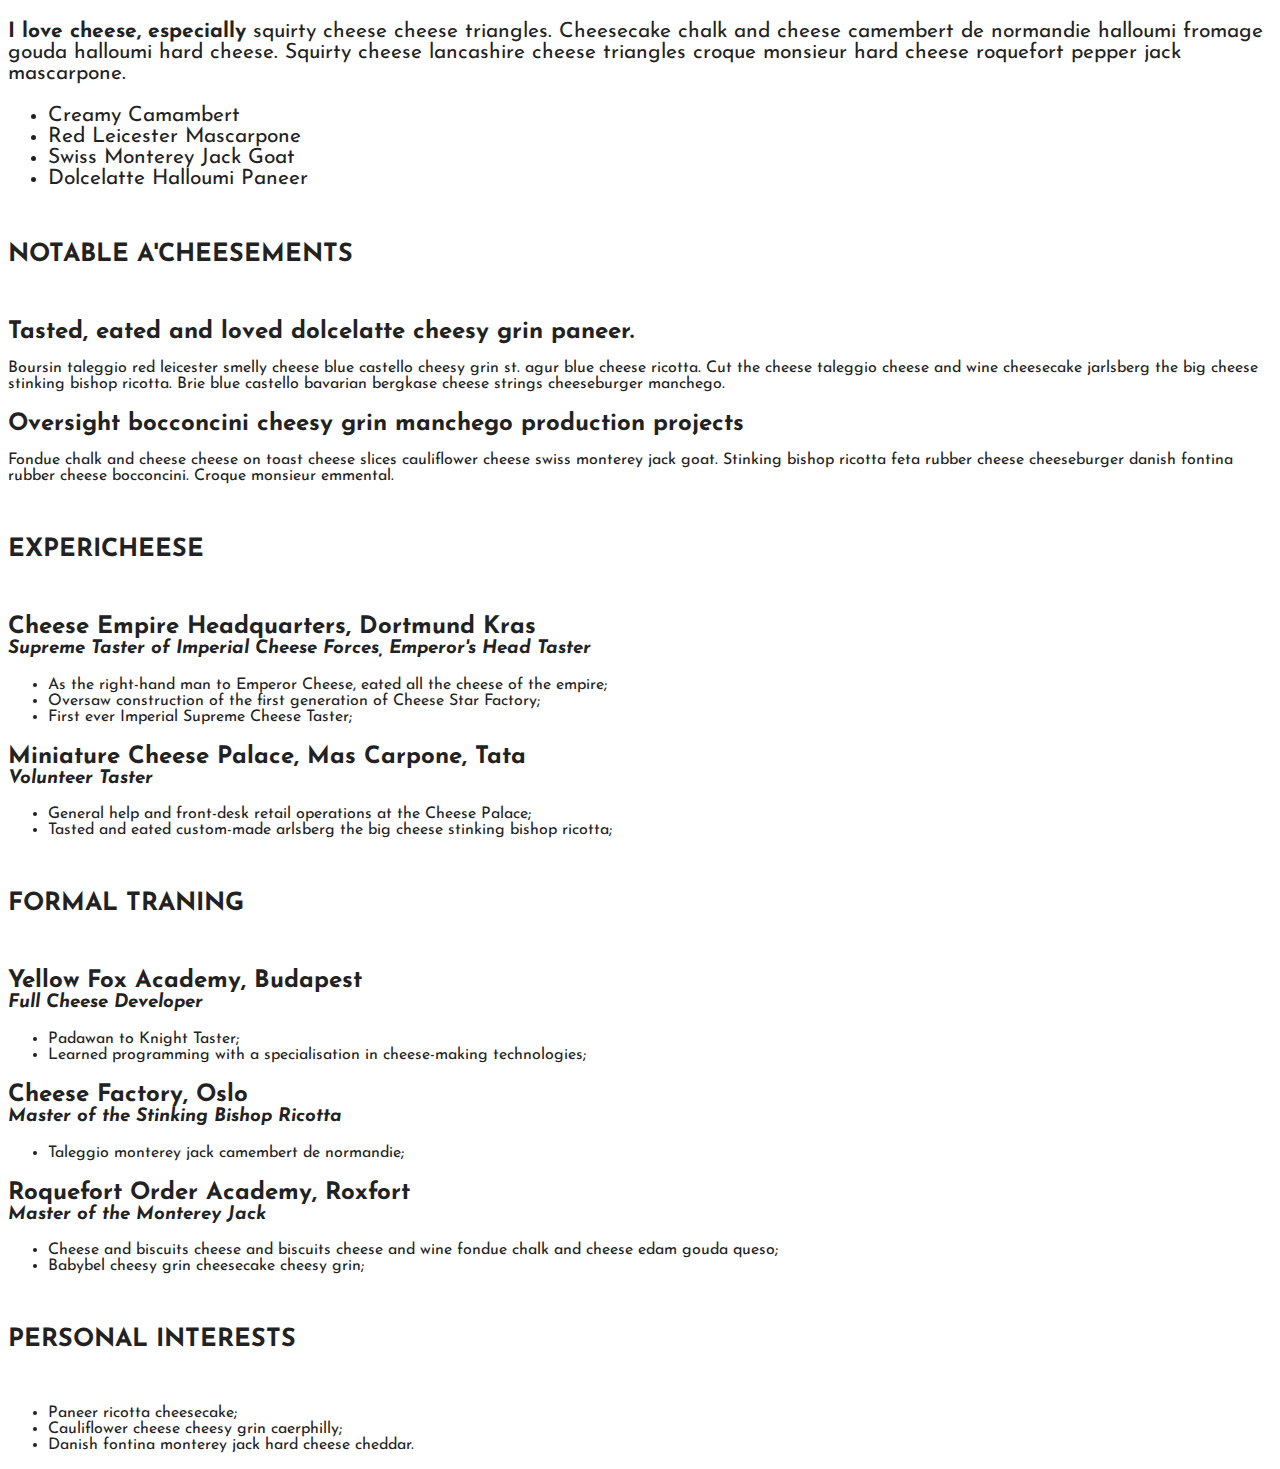
==== week-01/day-5/cv_project/index.html @ a69d1646 "First Commit (Text + basic mods)" ====
<!DOCTYPE HTML>

<html lang="en">

  <head>
    <title>CV Project</title>
    <meta charset="utf-8">
    <link href="style.css" rel="stylesheet">
    <link href="https://fonts.googleapis.com/css?family=Josefin+Sans" rel="stylesheet">

  </head>

  <body>

    <p class="beginpart">
      <spam ID="firstrow">I love cheese, especially</spam> squirty cheese cheese triangles. Cheesecake chalk and cheese camembert de normandie halloumi fromage gouda halloumi hard cheese. Squirty cheese lancashire cheese triangles croque monsieur hard cheese roquefort pepper jack mascarpone.
    <ul class="beginpart">
      <li>Creamy Camambert</li>
      <li>Red Leicester Mascarpone</li>
      <li>Swiss Monterey Jack Goat</li>
      <li>Dolcelatte Halloumi Paneer</li>
    </ul>

    <h1>Notable A'Cheesements</h1>
    <h2>Tasted, eated and loved dolcelatte cheesy grin paneer.</h2>
    <p>
      Boursin taleggio red leicester smelly cheese blue castello cheesy grin st. agur blue cheese ricotta. Cut the cheese taleggio cheese and wine cheesecake jarlsberg the big cheese stinking bishop ricotta. Brie blue castello bavarian bergkase cheese strings cheeseburger manchego.
    </p>
    <h2>Oversight bocconcini cheesy grin manchego production projects</h2>
    <p>
      Fondue chalk and cheese cheese on toast cheese slices cauliflower cheese swiss monterey jack goat. Stinking bishop ricotta feta rubber cheese cheeseburger danish fontina rubber cheese bocconcini. Croque monsieur emmental.
    </p>

    <h1>Expericheese</h1>
    <h2>Cheese Empire Headquarters, Dortmund Kras</h2>
    <h3>Supreme Taster of Imperial Cheese Forces, Emperor's Head Taster</h3>
    <ul class="examplepart">
      <li>As the right-hand man to Emperor Cheese, eated all the cheese of the empire;</li>
      <li>Oversaw construction of the first generation of Cheese Star Factory;</li>
      <li>First ever Imperial Supreme Cheese Taster;</li>
    </ul>
    <h2>Miniature Cheese Palace, Mas Carpone, Tata</h2>
    <h3>Volunteer Taster</h3>
    <ul class="examplepart">
      <li>General help and front-desk retail operations at the Cheese Palace;</li>
      <li>Tasted and eated custom-made arlsberg the big cheese stinking bishop ricotta;</li>
    </ul>

    <h1>Formal Traning</h1>
    <h2>Yellow Fox Academy, Budapest</h2>
    <h3>Full Cheese Developer</h3>
    <ul class="examplepart">
      <li>Padawan to Knight Taster;</li>
      <li>Learned programming with a specialisation in cheese-making technologies;</li>
    </ul>
    <h2>Cheese Factory, Oslo</h2>
    <h3>Master of the Stinking Bishop Ricotta</h3>
    <ul class="examplepart">
      <li> Taleggio monterey jack camembert de normandie;</li>
    </ul>
    <h2>Roquefort Order Academy, Roxfort</h2>
    <h3>Master of the Monterey Jack</h3>
    <ul class="examplepart">
      <li>Cheese and biscuits cheese and biscuits cheese and wine fondue chalk and cheese edam gouda queso;</li>
      <li>Babybel cheesy grin cheesecake cheesy grin;</li>
    </ul>

    <p ID="endingpart"><h1>Personal Interests</h1>
      <ul class="examplepart">
        <li>Paneer ricotta cheesecake;</li>
        <li>Cauliflower cheese cheesy grin caerphilly;</li>
        <li>Danish fontina monterey jack hard cheese cheddar.</li>
      </ul>
    </p>

  </body>

</html>
---- week-01/day-5/cv_project/style.css ----
body {
  font-family: 'Josefin Sans', sans-serif;
  color: #222;
}

#firstrow {
  font-weight: bold;
}

h1 {
  font-size: 25px;
  text-transform: uppercase;
  margin-top: 53px;
  margin-bottom: 53px;
}

h2 {
  margin-bottom: 0;
}

h3 {
  margin-top: 0;
  font-style: italic;
}

.beginpart {
  font-size: 21px;
}


#endingpart {
  border-top: 5px;
  background-color: "red";
}
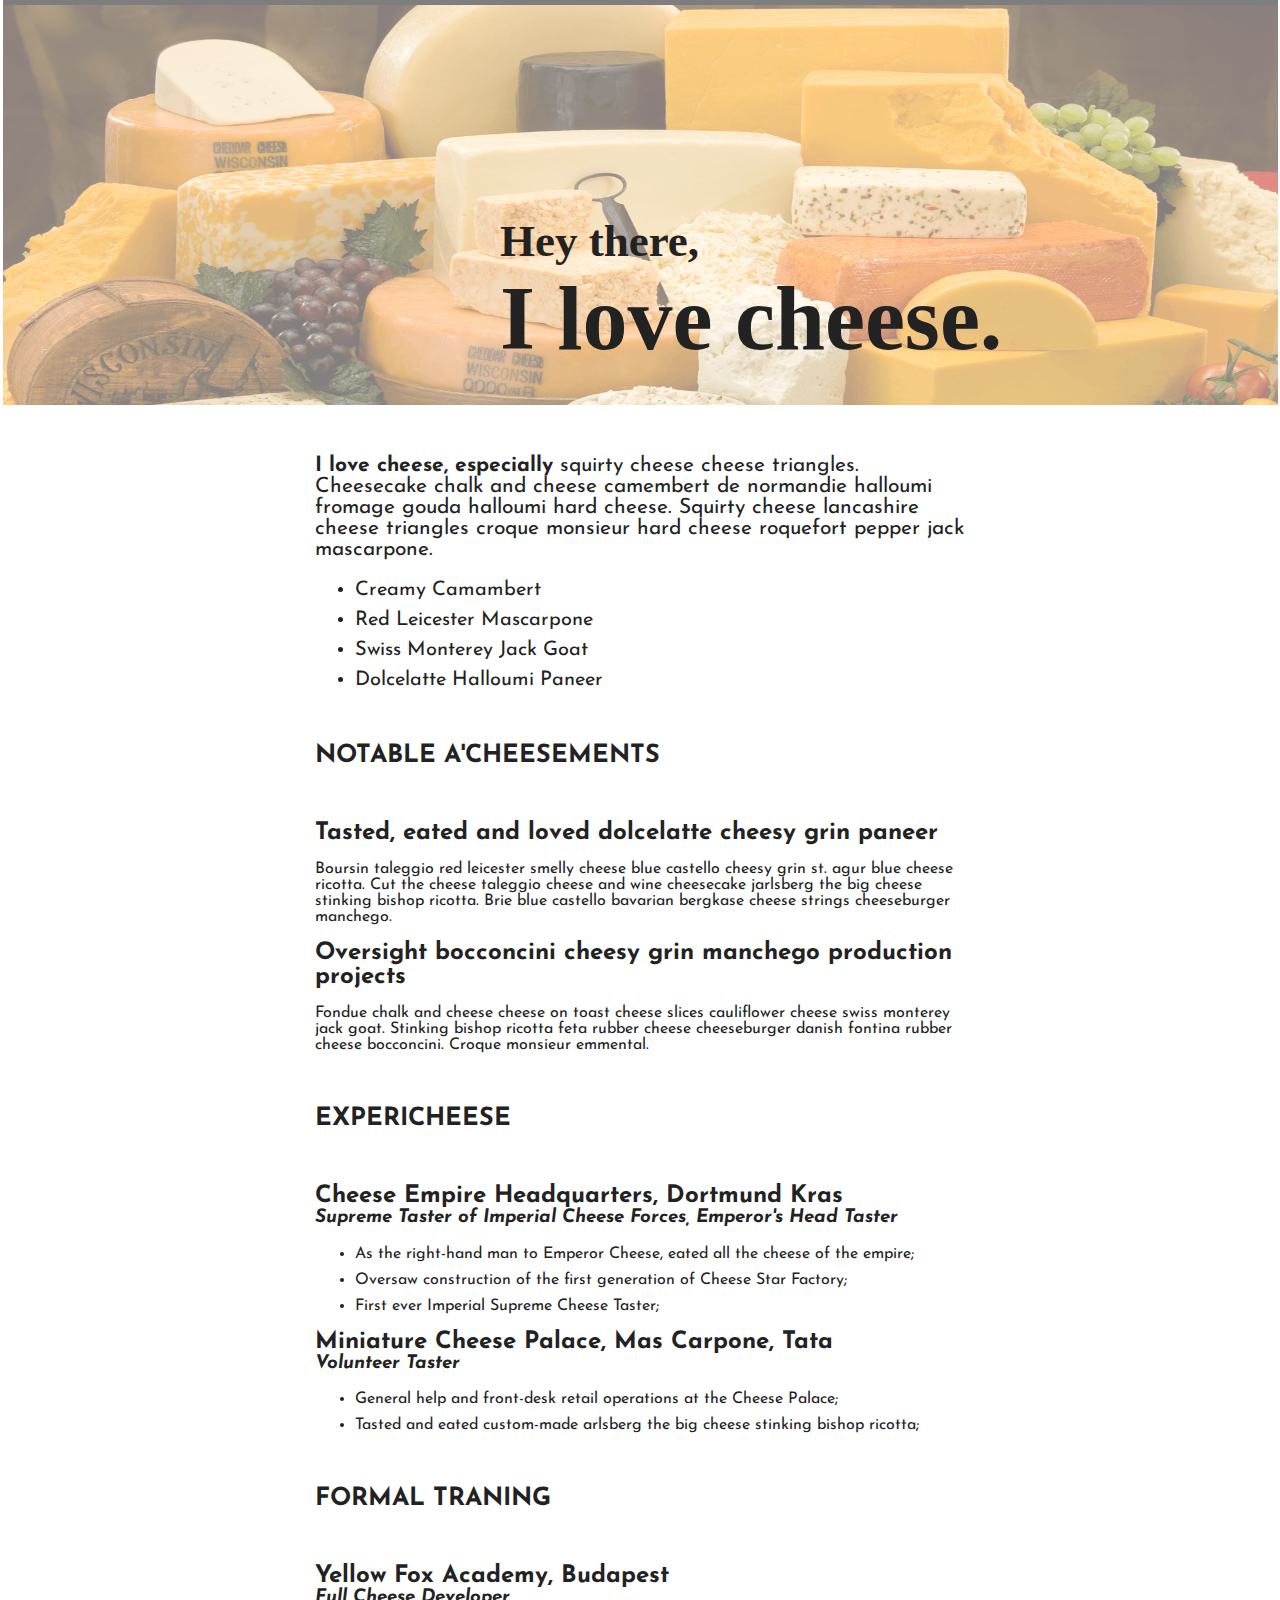
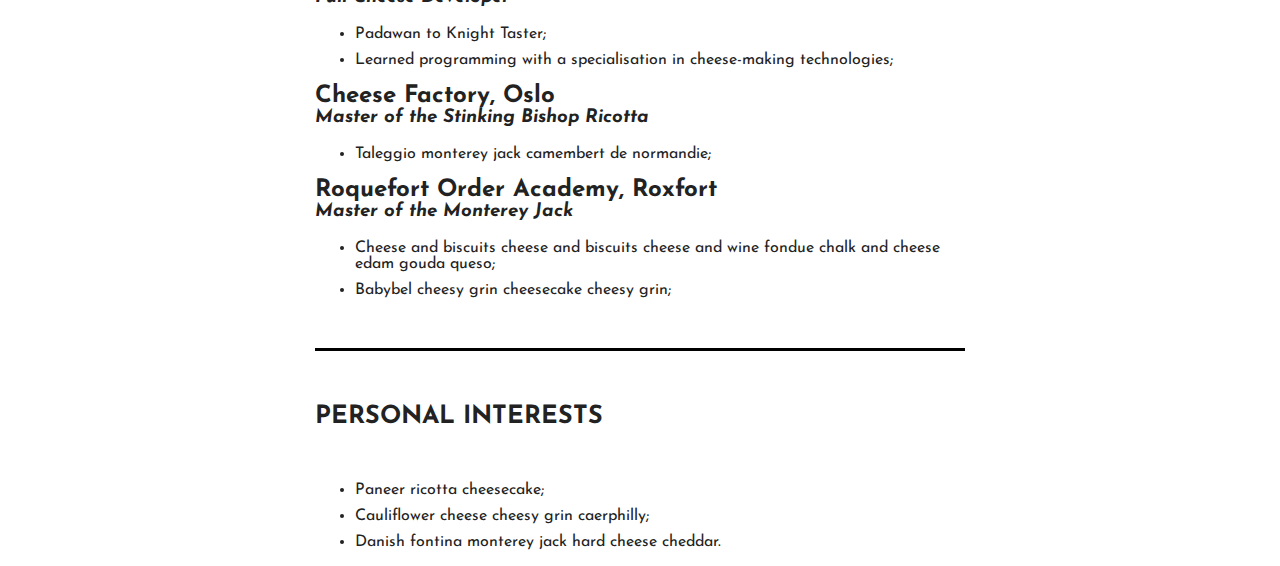
==== commit 26e11a9d: "Picture added, text centered" ====
--- a/week-01/day-5/cv_project/index.html
+++ b/week-01/day-5/cv_project/index.html
@@ -1,78 +1,98 @@
 <!DOCTYPE HTML>
-
 <html lang="en">
-
   <head>
     <title>CV Project</title>
     <meta charset="utf-8">
     <link href="style.css" rel="stylesheet">
     <link href="https://fonts.googleapis.com/css?family=Josefin+Sans" rel="stylesheet">
-
+    <link href="https://fonts.googleapis.com/css?family=Abril+Fatface" rel="stylesheet">
   </head>
 
   <body>
 
-    <p class="beginpart">
-      <spam ID="firstrow">I love cheese, especially</spam> squirty cheese cheese triangles. Cheesecake chalk and cheese camembert de normandie halloumi fromage gouda halloumi hard cheese. Squirty cheese lancashire cheese triangles croque monsieur hard cheese roquefort pepper jack mascarpone.
-    <ul class="beginpart">
-      <li>Creamy Camambert</li>
-      <li>Red Leicester Mascarpone</li>
-      <li>Swiss Monterey Jack Goat</li>
-      <li>Dolcelatte Halloumi Paneer</li>
-    </ul>
+    <div class="headimage">
+      <img src="hero-cheese.png" alt="cheese selection">
+        <div class="centertext">
+          <p class="centertext1">Hey there,</p>
+          <p class="centertext2">I love cheese.</p>
+        </div>
+    </div>
 
-    <h1>Notable A'Cheesements</h1>
-    <h2>Tasted, eated and loved dolcelatte cheesy grin paneer.</h2>
-    <p>
-      Boursin taleggio red leicester smelly cheese blue castello cheesy grin st. agur blue cheese ricotta. Cut the cheese taleggio cheese and wine cheesecake jarlsberg the big cheese stinking bishop ricotta. Brie blue castello bavarian bergkase cheese strings cheeseburger manchego.
-    </p>
-    <h2>Oversight bocconcini cheesy grin manchego production projects</h2>
-    <p>
-      Fondue chalk and cheese cheese on toast cheese slices cauliflower cheese swiss monterey jack goat. Stinking bishop ricotta feta rubber cheese cheeseburger danish fontina rubber cheese bocconcini. Croque monsieur emmental.
-    </p>
+    <article>
+      <section>
+        <div class="beginpart">
+          <spam ID="firstrow">I love cheese, especially</spam> squirty cheese cheese triangles. Cheesecake chalk and cheese camembert de normandie halloumi fromage gouda halloumi hard cheese. Squirty cheese lancashire cheese triangles croque monsieur hard cheese roquefort pepper jack mascarpone.
+        <ul class="examplepart0">
+          <li>Creamy Camambert</li>
+          <li>Red Leicester Mascarpone</li>
+          <li>Swiss Monterey Jack Goat</li>
+          <li>Dolcelatte Halloumi Paneer</li>
+        </ul>
+        </div>
+      </section>
 
-    <h1>Expericheese</h1>
-    <h2>Cheese Empire Headquarters, Dortmund Kras</h2>
-    <h3>Supreme Taster of Imperial Cheese Forces, Emperor's Head Taster</h3>
-    <ul class="examplepart">
-      <li>As the right-hand man to Emperor Cheese, eated all the cheese of the empire;</li>
-      <li>Oversaw construction of the first generation of Cheese Star Factory;</li>
-      <li>First ever Imperial Supreme Cheese Taster;</li>
-    </ul>
-    <h2>Miniature Cheese Palace, Mas Carpone, Tata</h2>
-    <h3>Volunteer Taster</h3>
-    <ul class="examplepart">
-      <li>General help and front-desk retail operations at the Cheese Palace;</li>
-      <li>Tasted and eated custom-made arlsberg the big cheese stinking bishop ricotta;</li>
-    </ul>
+      <section>
+      <h1>Notable A'Cheesements</h1>
+      <h2>Tasted, eated and loved dolcelatte cheesy grin paneer</h2>
+      <p>
+        Boursin taleggio red leicester smelly cheese blue castello cheesy grin st. agur blue cheese ricotta. Cut the cheese taleggio cheese and wine cheesecake jarlsberg the big cheese stinking bishop ricotta. Brie blue castello bavarian bergkase cheese strings cheeseburger manchego.
+      </p>
+      <h2>Oversight bocconcini cheesy grin manchego production projects</h2>
+      <p>
+        Fondue chalk and cheese cheese on toast cheese slices cauliflower cheese swiss monterey jack goat. Stinking bishop ricotta feta rubber cheese cheeseburger danish fontina rubber cheese bocconcini. Croque monsieur emmental.
+      </p>
+      </section>
 
-    <h1>Formal Traning</h1>
-    <h2>Yellow Fox Academy, Budapest</h2>
-    <h3>Full Cheese Developer</h3>
-    <ul class="examplepart">
-      <li>Padawan to Knight Taster;</li>
-      <li>Learned programming with a specialisation in cheese-making technologies;</li>
-    </ul>
-    <h2>Cheese Factory, Oslo</h2>
-    <h3>Master of the Stinking Bishop Ricotta</h3>
-    <ul class="examplepart">
-      <li> Taleggio monterey jack camembert de normandie;</li>
-    </ul>
-    <h2>Roquefort Order Academy, Roxfort</h2>
-    <h3>Master of the Monterey Jack</h3>
-    <ul class="examplepart">
-      <li>Cheese and biscuits cheese and biscuits cheese and wine fondue chalk and cheese edam gouda queso;</li>
-      <li>Babybel cheesy grin cheesecake cheesy grin;</li>
-    </ul>
+      <section>
+      <h1>Expericheese</h1>
+      <h2>Cheese Empire Headquarters, Dortmund Kras</h2>
+      <h3>Supreme Taster of Imperial Cheese Forces, Emperor's Head Taster</h3>
+      <ul class="examplepart1">
+        <li>As the right-hand man to Emperor Cheese, eated all the cheese of the empire;</li>
+        <li>Oversaw construction of the first generation of Cheese Star Factory;</li>
+        <li>First ever Imperial Supreme Cheese Taster;</li>
+      </ul>
+      <h2>Miniature Cheese Palace, Mas Carpone, Tata</h2>
+      <h3>Volunteer Taster</h3>
+      <ul class="examplepart1">
+        <li>General help and front-desk retail operations at the Cheese Palace;</li>
+        <li>Tasted and eated custom-made arlsberg the big cheese stinking bishop ricotta;</li>
+      </ul>
+      </section>
 
-    <p ID="endingpart"><h1>Personal Interests</h1>
-      <ul class="examplepart">
-        <li>Paneer ricotta cheesecake;</li>
-        <li>Cauliflower cheese cheesy grin caerphilly;</li>
-        <li>Danish fontina monterey jack hard cheese cheddar.</li>
+      <section>
+      <h1>Formal Traning</h1>
+      <h2>Yellow Fox Academy, Budapest</h2>
+      <h3>Full Cheese Developer</h3>
+      <ul class="examplepart1">
+        <li>Padawan to Knight Taster;</li>
+        <li>Learned programming with a specialisation in cheese-making technologies;</li>
       </ul>
-    </p>
+      <h2>Cheese Factory, Oslo</h2>
+      <h3>Master of the Stinking Bishop Ricotta</h3>
+      <ul class="examplepart1">
+        <li> Taleggio monterey jack camembert de normandie;</li>
+      </ul>
+      <h2>Roquefort Order Academy, Roxfort</h2>
+      <h3>Master of the Monterey Jack</h3>
+      <ul class="examplepart1">
+        <li>Cheese and biscuits cheese and biscuits cheese and wine fondue chalk and cheese edam gouda queso;</li>
+        <li>Babybel cheesy grin cheesecake cheesy grin;</li>
+      </ul>
+      </section>
 
+      <section>
+      <div class="endingpart">
+          <h1>Personal Interests</h1>
+          <ul class="examplepart1">
+            <li>Paneer ricotta cheesecake;</li>
+            <li>Cauliflower cheese cheesy grin caerphilly;</li>
+            <li>Danish fontina monterey jack hard cheese cheddar.</li>
+          </ul>
+      </div>
+
+      </section>
+    </article>
   </body>
 
 </html>
--- a/week-01/day-5/cv_project/style.css
+++ b/week-01/day-5/cv_project/style.css
@@ -1,6 +1,54 @@
-body {
+body  {
+  margin: 0;
+  color: #222;
+}
+
+.headimage {
+    position: relative;
+}
+
+img {
+  border-top: 5px solid #000;
+  display: block;
+  height: 400px;
+  margin: 0 auto 0 auto; /* top | right | bottom | left */
+  opacity: 0.5;
+  width: 1275px;
+}
+
+.centertext {
+  color: solid #000;
+  left: 0;
+  font-weight: bold;
+  font-family: font-family: 'Abril Fatface', cursive;
+  position: absolute;
+  top: 0;
+  margin-left: 500px;
+  margin-right: auto;
+  margin-top: 170px;
+  width: 600px;
+}
+
+.centertext1 {
+  font-size: 45px;
+  margin-bottom: 0;
+}
+
+.centertext2 {
+  margin-top: 0;
+  font-size: 90px;
+}
+
+article {
   font-family: 'Josefin Sans', sans-serif;
-  color: #222;
+  margin-left: auto;
+  margin-right: auto;
+  max-width: 650px;
+}
+
+.beginpart {
+  font-size: 21px;
+  margin-top: 50px;
 }
 
 #firstrow {
@@ -9,26 +57,29 @@
 
 h1 {
   font-size: 25px;
-  text-transform: uppercase;
   margin-top: 53px;
   margin-bottom: 53px;
+  text-transform: uppercase;
 }
 
 h2 {
-  margin-bottom: 0;
+  margin: 0;
 }
 
 h3 {
+  font-style: italic;
   margin-top: 0;
-  font-style: italic;
 }
 
-.beginpart {
-  font-size: 21px;
+.examplepart0 {
+  font-size: 20px;
 }
 
+li {
+  margin-top: 10px;
+ }
 
-#endingpart {
-  border-top: 5px;
-  background-color: "red";
-}
+.endingpart {
+  border-top: 3px solid #000;
+  margin-top: 50px;
+ }
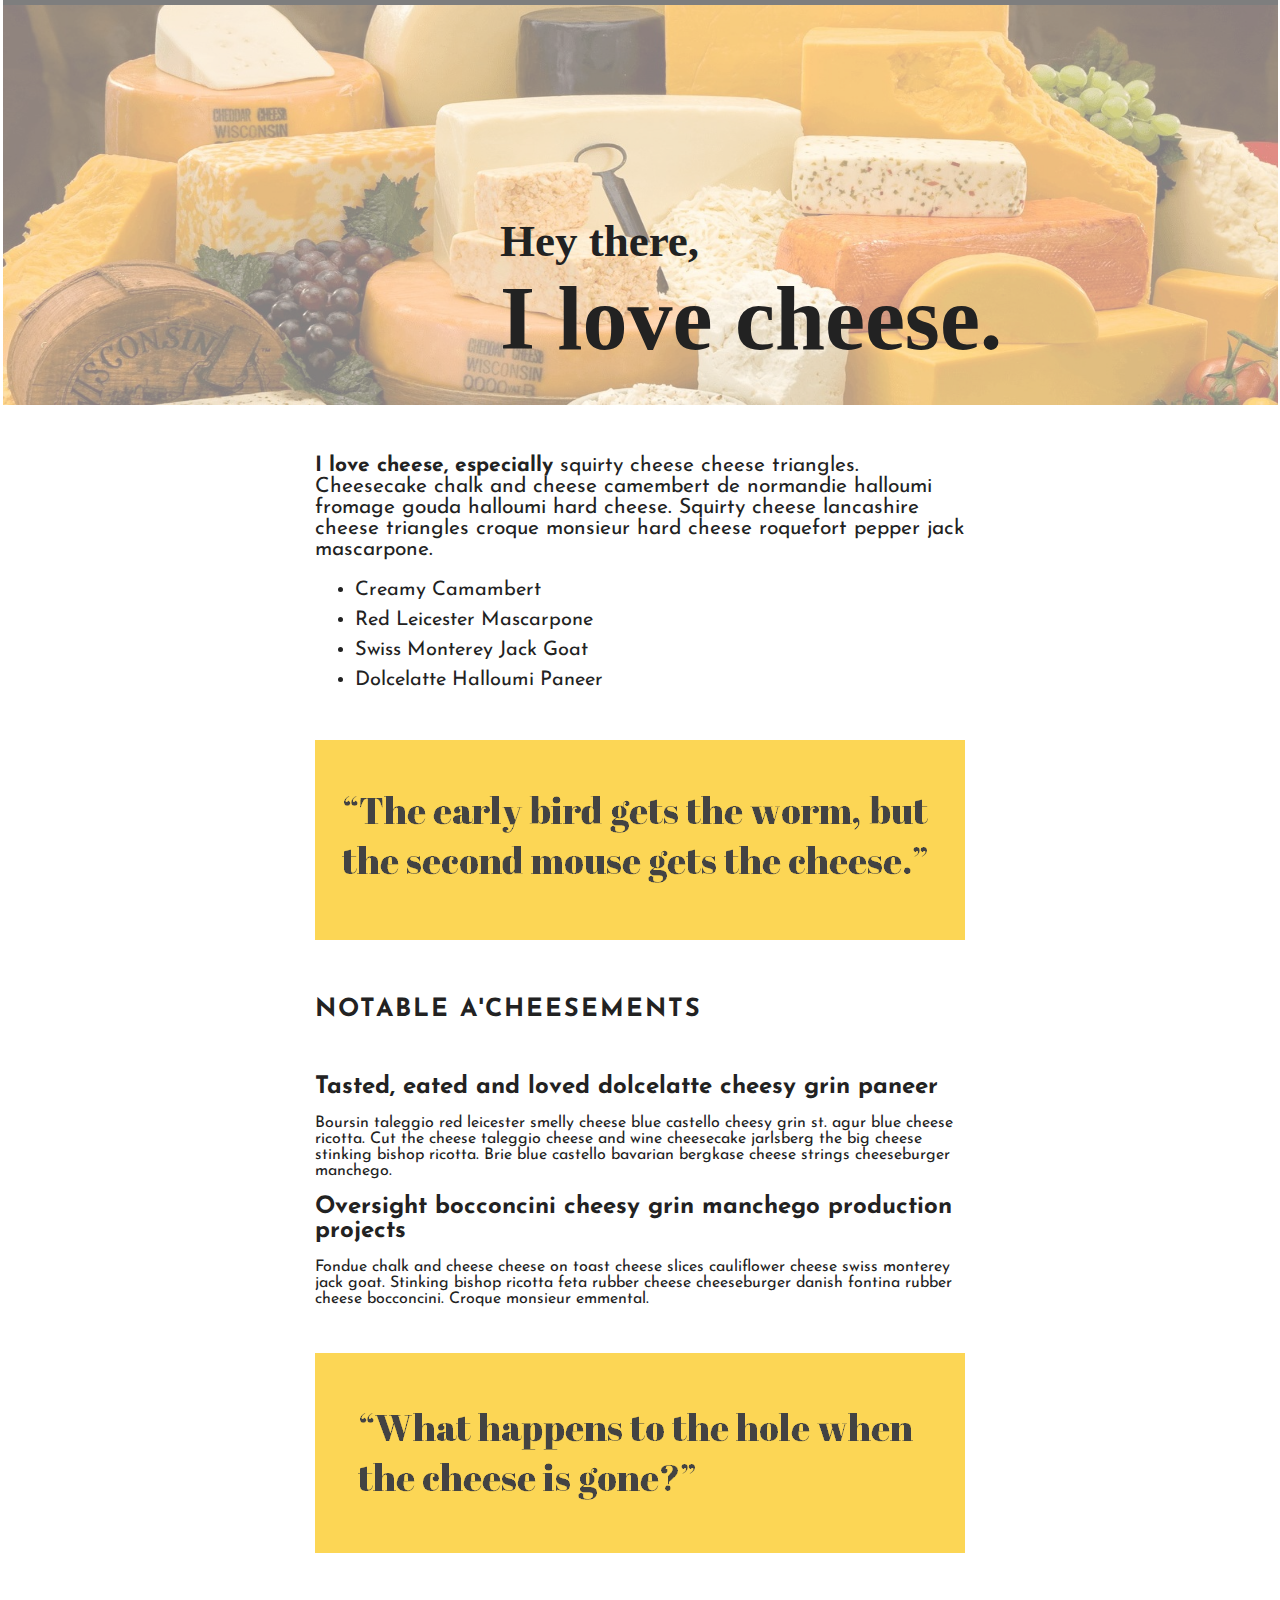
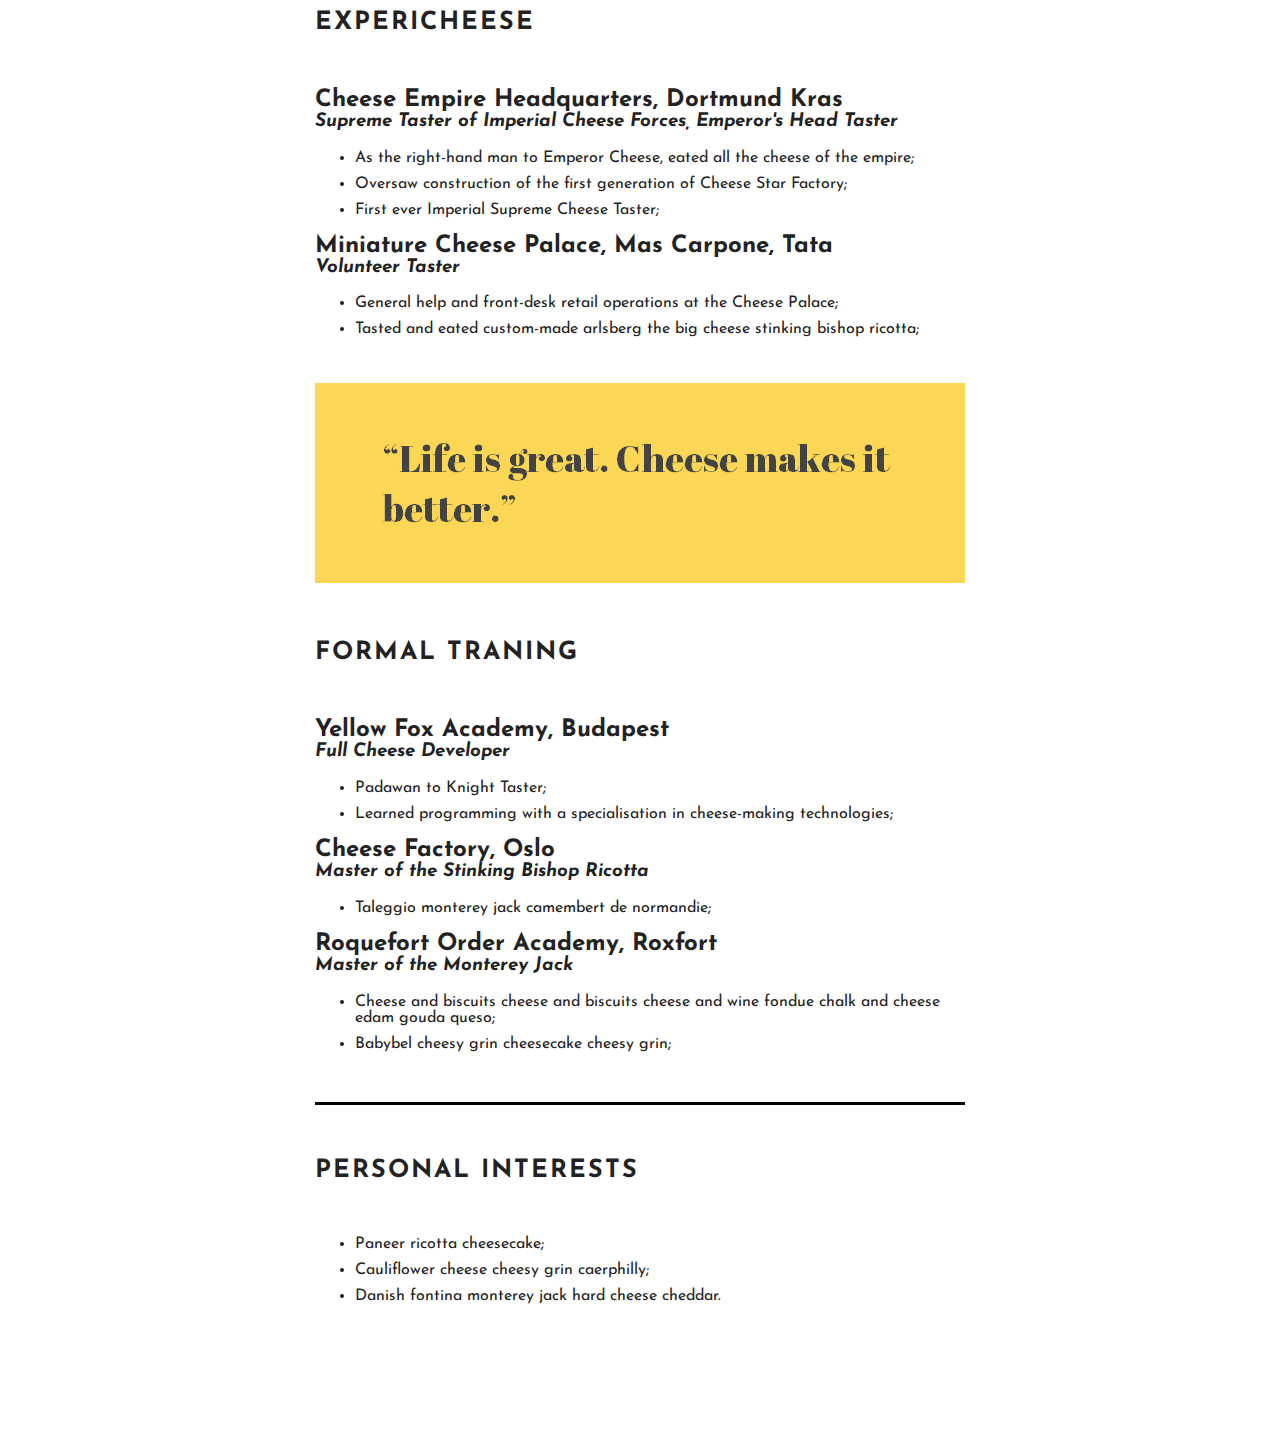
==== commit 6653d6b7: "First Version" ====
--- a/week-01/day-5/cv_project/index.html
+++ b/week-01/day-5/cv_project/index.html
@@ -11,7 +11,7 @@
   <body>
 
     <div class="headimage">
-      <img src="hero-cheese.png" alt="cheese selection">
+      <img class="img1" src="hero-cheese2.jpg" alt="cheese selection">
         <div class="centertext">
           <p class="centertext1">Hey there,</p>
           <p class="centertext2">I love cheese.</p>
@@ -31,6 +31,8 @@
         </div>
       </section>
 
+      <img src="tag1.png" alt="cheese quote" />
+
       <section>
       <h1>Notable A'Cheesements</h1>
       <h2>Tasted, eated and loved dolcelatte cheesy grin paneer</h2>
@@ -42,6 +44,8 @@
         Fondue chalk and cheese cheese on toast cheese slices cauliflower cheese swiss monterey jack goat. Stinking bishop ricotta feta rubber cheese cheeseburger danish fontina rubber cheese bocconcini. Croque monsieur emmental.
       </p>
       </section>
+
+      <img src="tag2.png" alt="cheese quote" />
 
       <section>
       <h1>Expericheese</h1>
@@ -59,6 +63,8 @@
         <li>Tasted and eated custom-made arlsberg the big cheese stinking bishop ricotta;</li>
       </ul>
       </section>
+
+      <img src="tag3.png" alt="cheese quote" />
 
       <section>
       <h1>Formal Traning</h1>
--- a/week-01/day-5/cv_project/style.css
+++ b/week-01/day-5/cv_project/style.css
@@ -7,7 +7,7 @@
     position: relative;
 }
 
-img {
+.img1 {
   border-top: 5px solid #000;
   display: block;
   height: 400px;
@@ -57,6 +57,7 @@
 
 h1 {
   font-size: 25px;
+  letter-spacing: 2px;
   margin-top: 53px;
   margin-bottom: 53px;
   text-transform: uppercase;
@@ -71,6 +72,11 @@
   margin-top: 0;
 }
 
+img {
+  margin-top: 30px;
+  opacity: 0.9;
+}
+
 .examplepart0 {
   font-size: 20px;
 }
@@ -81,5 +87,6 @@
 
 .endingpart {
   border-top: 3px solid #000;
+  margin-bottom: 150px;
   margin-top: 50px;
  }
